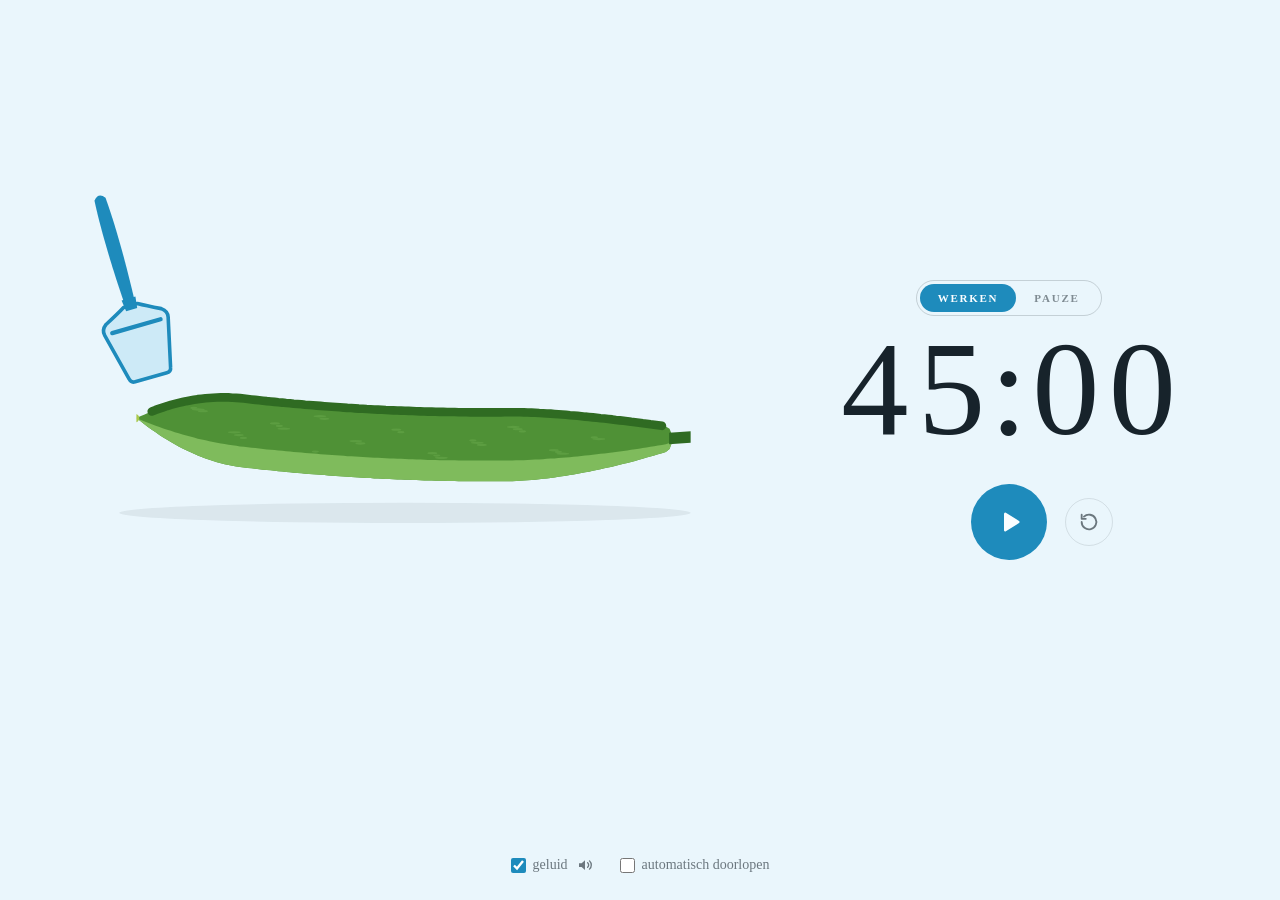
==== komkommer/index.html @ 6dec5dda "Komkommer: grote komkommer op laptopscherm Co-Authored-By: Claude Opus 5.5 <noreply@anthropic.com> C" ====
<!doctype html>
<html lang="nl">
<head>
<meta charset="utf-8">
<meta name="viewport" content="width=device-width, initial-scale=1">
<title>Komkommer</title>
<meta name="description" content="Een studietimer met een komkommer: 45 minuten werken, 15 minuten pauze.">
<link rel="icon" href="icon.svg" type="image/svg+xml">
<style>
  :root {
    --ink: #17232b;
    --paper: #eaf6fc;
    --pale: #cdeaf7;
    --mid: #96d3ee;
    --blue: #1e8bbc;
    --white: #fafdff;
    --line: #17232b2e;
    --green: #4f9a3c;
    --green-pale: #d7efc9;
    --font-schoolbook: "Century Schoolbook", "Century Schoolbook L", "New Century Schoolbook", "TeX Gyre Schola", Georgia, serif;
  }

  * { box-sizing: border-box; }

  html, body { margin: 0; }

  body {
    background: var(--paper);
    color: var(--ink);
    font-family: var(--font-schoolbook);
    min-height: 100vh;
    display: flex;
    flex-direction: column;
    -webkit-font-smoothing: antialiased;
    transition: background-color .6s ease;
  }

  body.pauze { background: #eef8e8; }

  main {
    flex: 1;
    display: flex;
    flex-direction: column;
    align-items: center;
    justify-content: center;
    text-align: center;
    padding: 24px 16px 8px;
  }

  .wissel {
    display: inline-flex;
    padding: 3px;
    margin-top: 4px;
    border: 1px solid var(--line);
    border-radius: 999px;
  }
  .wissel button {
    font: inherit;
    font-size: 11px;
    font-weight: 700;
    text-transform: uppercase;
    letter-spacing: .16em;
    padding: 8px 18px;
    border: 0;
    border-radius: 999px;
    background: none;
    color: var(--ink);
    opacity: .5;
    cursor: pointer;
    transition: background-color .3s, color .3s, opacity .3s;
  }
  .wissel button:hover { opacity: .8; }
  .wissel button[aria-pressed="true"] { opacity: 1; background: var(--blue); color: var(--white); }
  body.pauze .wissel button[aria-pressed="true"] { background: var(--green); }
  .wissel button:focus-visible { outline: 2px solid var(--blue); outline-offset: 2px; }

  .time {
    font-size: clamp(88px, 17vw, 168px);
    line-height: 1;
    margin: 6px 0 28px;
    white-space: nowrap;
  }
  /* Elk cijfer een vast vakje: de cijfers van dit lettertype verschillen in breedte,
     waardoor de klok anders bij elke seconde heen en weer schuift. */
  .time span { display: inline-block; width: .57em; text-align: center; }
  .time .dp { width: .28em; }

  .bediening {
    display: grid;
    grid-template-columns: 48px 76px 48px;
    gap: 18px;
    align-items: center;
  }
  .rond {
    display: grid;
    place-items: center;
    border-radius: 50%;
    cursor: pointer;
    padding: 0;
    transition: background-color .2s, opacity .2s;
  }
  .hoofd {
    grid-column: 2;
    width: 76px;
    height: 76px;
    border: 0;
    background: var(--blue);
    color: var(--white);
  }
  .hoofd:hover { background: #17739c; }
  body.pauze .hoofd { background: var(--green); }
  body.pauze .hoofd:hover { background: #3f7f2f; }
  .hoofd .i-pauzeer { display: none; }
  body.running .hoofd .i-start { display: none; }
  body.running .hoofd .i-pauzeer { display: block; }
  .terug {
    width: 48px;
    height: 48px;
    border: 1px solid var(--line);
    background: none;
    color: var(--ink);
    opacity: .6;
  }
  .terug:hover { opacity: 1; }

  .rond:focus-visible, .toggle input:focus-visible {
    outline: 2px solid var(--blue);
    outline-offset: 3px;
  }

  .illustration {
    display: flex;
    justify-content: center;
    margin-bottom: clamp(20px, 6vh, 56px);
  }
  .illustration svg {
    width: min(500px, 100%);
    height: auto;
    overflow: visible;
  }
  #schaaf { transform: translate(0px, -64px) rotate(-16deg); }
  #schaaf-pos { transition: opacity .5s; }
  body.pauze #schaaf-pos { opacity: 0; }
  body.running:not(.pauze) .kk-dobber { animation: dobber 3s ease-in-out infinite; }
  body.running:not(.pauze) .schaaf-zweef { animation: zweef 2.4s ease-in-out infinite; }
  @keyframes dobber { 50% { transform: translateY(-4px); } }
  @keyframes zweef { 50% { transform: translateY(-7px); } }
  #stapel > g { transition: opacity .4s; }

  .onder {
    display: flex;
    flex-wrap: wrap;
    justify-content: center;
    align-items: center;
    gap: 6px 22px;
    padding: 16px 16px 22px;
    font-size: 14px;
    color: color-mix(in srgb, var(--ink) 60%, transparent);
  }
  .groep { display: flex; align-items: center; gap: 4px; }
  .icoon {
    display: inline-flex;
    padding: 4px;
    background: none;
    border: 0;
    color: inherit;
    cursor: pointer;
    border-radius: 50%;
  }
  .icoon:hover { color: var(--ink); }
  .icoon:focus-visible { outline: 2px solid var(--blue); outline-offset: 1px; }

  .melding {
    position: relative;
    margin: 0;
    padding: 11px 48px;
    border-bottom: 1px solid var(--line);
    background: var(--white);
    font-size: 14px;
    line-height: 1.45;
    text-align: center;
  }
  .melding[hidden] { display: none; }
  .melding .sluit {
    position: absolute;
    top: 50%;
    right: 8px;
    transform: translateY(-50%);
    width: 36px;
    height: 36px;
    font: inherit;
    font-size: 22px;
    line-height: 1;
    background: none;
    border: 0;
    color: var(--ink);
    opacity: .5;
    cursor: pointer;
  }
  .toggle {
    display: flex;
    gap: 7px;
    align-items: center;
    cursor: pointer;
  }
  .toggle input { accent-color: var(--blue); width: 15px; height: 15px; margin: 0; }

  @media (max-width: 760px) {
    .illustration svg { width: min(340px, 92%); }
  }

  /* Liggend laptopscherm: komkommer groot links, klok rechts. */
  @media (min-width: 1000px) and (min-aspect-ratio: 5/4) {
    main {
      display: grid;
      grid-template-columns: minmax(0, 1.6fr) minmax(0, 1fr);
      grid-template-rows: 1fr auto auto auto 1fr;
      column-gap: 48px;
      justify-items: center;
      width: min(1800px, 100%);
      margin: 0 auto;
      padding: 24px 56px;
    }
    .illustration { grid-row: 1 / -1; margin: 0; width: 100%; }
    .illustration svg { width: min(100%, calc((100vh - 120px) * 480 / 340)); }
    .wissel { grid-row: 2; }
    .time { grid-row: 3; font-size: clamp(96px, 10.5vw, 200px); }
    .bediening { grid-row: 4; }
  }

  @media (prefers-reduced-motion: reduce) {
    .kk-dobber, .schaaf-zweef { animation: none !important; }
  }
</style>
</head>
<body>
  <div class="melding" id="iosmelding" role="note" hidden>
    Op een iPhone klinkt het belletje alleen als deze pagina open en in beeld blijft (het scherm blijft vanzelf aan) en je iPhone niet op stil staat.
    <button type="button" class="sluit" id="iosmelding-sluit" aria-label="Melding sluiten">×</button>
  </div>

  <main>
    <div class="illustration" aria-hidden="true">
          <svg viewBox="0 -10 480 340" xmlns="http://www.w3.org/2000/svg">
            <defs>
              <clipPath id="kk-rest"><rect id="kk-rest-rect" x="0" y="0" width="520" height="400"/></clipPath>
            </defs>
            <!-- schaduw -->
            <ellipse id="kk-schaduw" cx="243" cy="226" rx="197" ry="7" fill="#17232b" opacity=".07"/>
            <g id="stapel"></g>
            <g id="kk-wrap">
              <g class="kk-dobber">
                <g id="kk" clip-path="url(#kk-rest)">
                  <!-- de vorm wordt in het script uit een dikteprofiel berekend -->
                  <path id="kk-donker" fill="#4f9136"/>
                  <path id="kk-licht" fill="#7fbb5c"/>
                  <g id="kk-ribbels" fill="#62a346" opacity=".7"></g>
                  <path id="kk-dak" fill="none" stroke="#2f6b22" stroke-width="6" stroke-linecap="round" stroke-linejoin="round"/>
                  <circle id="kk-nopje" r="3" fill="#a9c94b"/>
                  <path id="kk-steel" fill="#2f6b22"/>
                </g>
                <g id="snijvlak"></g>
              </g>
            </g>
            <!-- kaasschaaf -->
            <g id="schaaf-pos" transform="translate(70 172)">
              <g class="schaaf-zweef">
                <g id="schaaf">
                  <!-- steel, met de gleuf vlak onder de hals en het blad dat naar het eind smaller wordt -->
                  <path d="M-3.5 -14 C-5 -40 -5.5 -70 -4 -92 Q0 -97 4 -92 C5.5 -70 5 -40 3.5 -14 Z" fill="#1e8bbc"/>
                  <path d="M-11.5 37 H11.5 Q14.5 37 15 34 L23 0 Q24 -4 20 -7 Q10 -12 5 -15 H-5 Q-10 -12 -20 -7 Q-24 -4 -23 0 L-15 34 Q-14.5 37 -11.5 37 Z" fill="#cdeaf7" stroke="#1e8bbc" stroke-width="2.5" stroke-linejoin="round"/>
                  <path d="M-5 -20 H5 L4 -12 H-4 Z" fill="#1e8bbc"/>
                  <rect x="-19" y="-1.5" width="38" height="3" rx="1.5" fill="#1e8bbc"/>
                </g>
              </g>
            </g>
            <g id="vallers"></g>
          </svg>
    </div>
    <div class="wissel" role="group" aria-label="Werken of pauze">
      <button type="button" data-phase="werk" aria-pressed="true">werken</button>
      <button type="button" data-phase="pauze" aria-pressed="false">pauze</button>
    </div>
    <div class="time" id="time" aria-live="off"><span>4</span><span>5</span><span class="dp">:</span><span>0</span><span>0</span></div>
    <div class="bediening">
      <button type="button" class="rond hoofd" id="start" aria-label="Start" title="Start">
        <svg class="i-start" width="30" height="30" viewBox="0 0 24 24" aria-hidden="true"><path d="M8 5.5v13a1 1 0 0 0 1.5.86l10.5-6.5a1 1 0 0 0 0-1.72L9.5 4.64A1 1 0 0 0 8 5.5z" fill="currentColor"/></svg>
        <svg class="i-pauzeer" width="28" height="28" viewBox="0 0 24 24" aria-hidden="true"><rect x="6" y="5" width="4.5" height="14" rx="1.2" fill="currentColor"/><rect x="13.5" y="5" width="4.5" height="14" rx="1.2" fill="currentColor"/></svg>
      </button>
      <button type="button" class="rond terug" id="reset" aria-label="Opnieuw" title="Opnieuw">
        <svg width="22" height="22" viewBox="0 0 24 24" fill="none" stroke="currentColor" stroke-width="2" stroke-linecap="round" stroke-linejoin="round" aria-hidden="true"><path d="M4 12a8 8 0 1 0 2.5-5.8"/><path d="M4 4v4.5h4.5"/></svg>
      </button>
    </div>
  </main>

  <footer class="onder">
    <span class="groep">
      <label class="toggle"><input type="checkbox" id="sound" checked><span>geluid</span></label>
      <button type="button" class="icoon" id="testgeluid" aria-label="Geluid proberen" title="Geluid proberen">
        <svg width="18" height="18" viewBox="0 0 24 24" fill="none" stroke="currentColor" stroke-width="1.8" stroke-linecap="round" stroke-linejoin="round" aria-hidden="true">
          <path d="M4 9.5h3.5L12 5.5v13l-4.5-4H4z" fill="currentColor" stroke="none"/>
          <path d="M15.5 9a4 4 0 0 1 0 6"/>
          <path d="M18 6.5a7.5 7.5 0 0 1 0 11"/>
        </svg>
      </button>
    </span>
    <label class="toggle" title="Na het werken start de pauze vanzelf, en na de pauze weer het werken"><input type="checkbox" id="auto"><span>automatisch doorlopen</span></label>
  </footer>

<script>
  // ?tempo=30 laat de tijd 30 keer zo snel lopen, handig om te testen.
  const TEMPO = Math.max(1, Number(new URLSearchParams(location.search).get('tempo')) || 1);
  const MINUUT = 60 / TEMPO;
  const DUUR = { werk: 45 * MINUUT, pauze: 15 * MINUUT };

  const $ = (id) => document.getElementById(id);
  const els = {
    time: $('time'),
    start: $('start'), reset: $('reset'),
    sound: $('sound'), auto: $('auto')
  };

  let fase = 'werk';
  let resterend = DUUR.werk;   // seconden, als de timer stilstaat
  let eindtijd = null;         // ms-tijdstempel, als de timer loopt
  let tikker = null;
  let audio = null;

  function opslagLezen(sleutel, standaard) {
    try { const v = localStorage.getItem(sleutel); return v === null ? standaard : JSON.parse(v); }
    catch { return standaard; }
  }
  function opslagSchrijven(sleutel, waarde) {
    try { localStorage.setItem(sleutel, JSON.stringify(waarde)); } catch {}
  }


  function formatteer(s) {
    s = Math.max(0, Math.ceil(s));
    return String(Math.floor(s / 60)).padStart(2, '0') + ':' + String(s % 60).padStart(2, '0');
  }

  function over() {
    return eindtijd ? (eindtijd - Date.now()) / 1000 : resterend;
  }

  // De komkommer: 45 plakjes, één per werkminuut.
  const NS = 'http://www.w3.org/2000/svg';
  const KK = { x0: 56, x1: 430, r: 24, cy: 160, krom: 20, n: 45 };
  const SCHIJF = 22;   // straal van een plakje op het bordje
  const STAP = (KK.x1 - KK.x0) / KK.n;
  const rustig = matchMedia('(prefers-reduced-motion: reduce)').matches;
  const svg = {
    wrap: $('kk-wrap'), kk: $('kk'), rest: $('kk-rest-rect'), snijvlak: $('snijvlak'),
    schaduw: $('kk-schaduw'), schaafPos: $('schaaf-pos'), schaaf: $('schaaf'),
    stapel: $('stapel'), vallers: $('vallers')
  };
  let gesneden = 0;     // plakjes van de huidige komkommer af
  let stapel = 0;       // plakjes op het bordje
  let pauzeStart = 0;   // plakjes op het bordje aan het begin van de pauze
  let lopend = [];
  let wachters = [];

  function snijX(n) { return KK.x0 + n * STAP; }

  // Halve hoogte van de komkommer op plek x (de uiteinden zijn rond).
  // Kaskomkommer: links de puntige bloemkant, rechts de smallere steelkant, licht krom.
  function straal(x) {
    const t = Math.min(1, Math.max(0, (x - KK.x0) / (KK.x1 - KK.x0)));
    if (t < 0.2) return KK.r * (1 - Math.pow(1 - t / 0.2, 2));
    if (t < 0.7) return KK.r;
    // Steelkant: loopt geleidelijk taps toe naar een smalle hals waar het steeltje aan zit.
    let r = KK.r * (1 - 0.68 * Math.pow((t - 0.7) / 0.3, 1.6));
    if (t > 0.985) r *= Math.sqrt(Math.max(0, 1 - Math.pow((t - 0.985) / 0.015, 2)));
    return r;
  }

  function midden(x) {
    // Diepste punt richting de steelkant, zodat ook de bovenrand daar naar de hals afloopt.
    const u = ((x - KK.x0) / (KK.x1 - KK.x0) - 0.65) / 0.65;
    return KK.cy + KK.krom * (1 - u * u);
  }

  function hoogte(x) { return Math.max(4, straal(x)); }

  function lijn(punten) {
    return punten.map((p, i) => (i ? 'L' : 'M') + p[0].toFixed(1) + ' ' + p[1].toFixed(1)).join(' ');
  }

  function bouwKomkommer() {
    const N = 140, xs = [];
    for (let i = 0; i <= N; i++) xs.push(KK.x0 + (KK.x1 - KK.x0) * i / N);
    const boven = xs.map(x => [x, midden(x) - straal(x)]);
    const onder = xs.map(x => [x, midden(x) + straal(x)]);
    const binnen = xs.map(x => [x, midden(x) + 0.4 * straal(x)]);
    $('kk-donker').setAttribute('d', lijn(boven.concat(onder.slice().reverse())) + ' Z');
    $('kk-licht').setAttribute('d', lijn(onder.concat(binnen.slice().reverse())) + ' Z');
    $('kk-dak').setAttribute('d', lijn(boven.filter(p => p[0] > KK.x0 + 10 && p[0] < KK.x1 - 6)));
    // Ribbeltjes: korte streepjes die de kromming volgen.
    let ribbels = '';
    for (let i = 0; i < 30; i++) {
      const x = KK.x0 + 40 + ((i * 53) % 97) / 97 * (KK.x1 - KK.x0 - 70);
      const v = ((i * 31) % 17) / 17 * 1.1 - 0.7;
      ribbels += `<ellipse cx="${x.toFixed(1)}" cy="${(midden(x) + v * straal(x)).toFixed(1)}" rx="${(2.5 + (i % 3)).toFixed(1)}" ry=".8"/>`;
    }
    $('kk-ribbels').innerHTML = ribbels;
    const nop = $('kk-nopje');
    nop.setAttribute('cx', KK.x0 - 1);
    nop.setAttribute('cy', midden(KK.x0));
    const sy = midden(KK.x1);
    $('kk-steel').setAttribute('d', `M${KK.x1 - 3} ${sy - 4} L${KK.x1 + 12} ${sy - 5} L${KK.x1 + 12} ${sy + 3} L${KK.x1 - 3} ${sy + 4} Z`);
  }

  function maakPlakje() {
    const g = document.createElementNS(NS, 'g');
    g.innerHTML = '<ellipse rx="22" ry="6" fill="#2f6b22"/>' +
      '<ellipse cy="-1" rx="19.5" ry="4.6" fill="#eef8e2"/>' +
      '<ellipse cy="-1" rx="10" ry="2.3" fill="#d3ecbc"/>';
    return g;
  }

  function stapelPlek(i) {
    return [120 + ((i * 37) % 11 - 5) * 1.3, 296 - i * 1.8];
  }

  for (let i = 0; i < KK.n; i++) {
    const p = maakPlakje();
    const [x, y] = stapelPlek(i);
    p.setAttribute('transform', `translate(${x} ${y})`);
    p.style.opacity = 0;
    svg.stapel.append(p);
  }
  svg.snijvlak.append(maakPlakje());

  function zetKomkommer(n) {
    const x = snijX(n);
    const op = n >= KK.n;
    svg.rest.setAttribute('x', x);
    svg.kk.style.visibility = op ? 'hidden' : '';
    svg.snijvlak.style.visibility = n > 0 && !op ? '' : 'hidden';
    svg.snijvlak.setAttribute('transform', `translate(${x} ${midden(x)}) rotate(90) scale(${hoogte(x) / SCHIJF})`);
    svg.schaduw.style.visibility = op ? 'hidden' : '';
    svg.schaduw.setAttribute('cx', (x + KK.x1) / 2);
    svg.schaduw.setAttribute('rx', (KK.x1 - x) / 2 + 12);
    svg.schaafPos.setAttribute('transform', `translate(${x} ${midden(x)})`);
  }

  function zetStapel(k) {
    stapel = k;
    [...svg.stapel.children].forEach((p, i) => { p.style.opacity = i < k ? 1 : 0; });
  }

  function stopAnimaties() {
    lopend.forEach(a => a.cancel());
    wachters.forEach(clearTimeout);
    lopend = [];
    wachters = [];
    svg.vallers.replaceChildren();
  }

  // Eén haal van de kaasschaaf als vloeiende kromme: links langs het snijvlak omlaag,
  // in een boog onder de komkommer door en dan met de steel voorop omhoog.
  // Eén versnelling en afremming over de hele baan, zodat hij nergens stokt.
  const HAAL = (() => {
    const P = [[0, -64], [-26, -52], [-46, -18], [-46, 26], [-30, 56], [-6, 60], [0, 36], [0, 0], [0, -36], [0, -64]];
    const cr = (a, b, c, d, t) => [0, 1].map(k => 0.5 * (2 * b[k] + (c[k] - a[k]) * t +
      (2 * a[k] - 5 * b[k] + 4 * c[k] - d[k]) * t * t + (3 * b[k] - a[k] - 3 * c[k] + d[k]) * t * t * t));
    const punten = [];
    for (let i = 0; i < P.length - 1; i++) {
      const a = P[Math.max(0, i - 1)], d = P[Math.min(P.length - 1, i + 2)];
      for (let k = 0; k < 24; k++) punten.push(cr(a, P[i], P[i + 1], d, k / 24));
    }
    punten.push(P[P.length - 1]);
    // Afgelegde afstand per punt, zodat de snelheid langs de baan gelijkmatig is.
    const lengte = [0];
    for (let i = 1; i < punten.length; i++) {
      lengte.push(lengte[i - 1] + Math.hypot(punten[i][0] - punten[i - 1][0], punten[i][1] - punten[i - 1][1]));
    }
    const totaal = lengte[lengte.length - 1];
    const op = (s) => {
      const d = s * totaal;
      let j = 1;
      while (j < lengte.length - 1 && lengte[j] < d) j++;
      const f = (d - lengte[j - 1]) / ((lengte[j] - lengte[j - 1]) || 1);
      return [0, 1].map(k => punten[j - 1][k] + f * (punten[j][k] - punten[j - 1][k]));
    };
    const zacht = (u) => 0.5 - 0.5 * Math.cos(Math.PI * u);
    const stappen = [];
    for (let i = 0; i <= 72; i++) {
      const s = zacht(i / 72);
      const [x, y] = op(s);
      const r = -16 + 12 * Math.sin(Math.PI * s);
      stappen.push({ x, y, r, s });
    }
    // Het moment waarop de gleuf op de terugweg omhoog het midden passeert.
    let snij = 0.7;
    for (let i = 1; i <= 1000; i++) {
      const s0 = zacht((i - 1) / 1000), s1 = zacht(i / 1000);
      if (s1 > 0.6 && op(s0)[1] > 0 && op(s1)[1] <= 0) { snij = i / 1000; break; }
    }
    // De schaaf rust boven het vorige plakje en schuift tijdens het omlaag gaan
    // geleidelijk op naar het nieuwe, zodat hij bij de start niet verspringt.
    const frames = (dx, dy) => stappen.map(({ x, y, r, s }) => {
      const v = Math.min(1, s / 0.4);
      const rest = 1 - v * v * (3 - 2 * v);
      return { transform: `translate(${(x + dx * rest).toFixed(2)}px, ${(y + dy * rest).toFixed(2)}px) rotate(${r.toFixed(2)}deg)` };
    });
    // Normaal 2,4 s; bij een versnelde test korter, zodat een haal nooit over de volgende heen valt.
    return { frames, snij, duur: Math.min(2400, MINUUT * 1000 * 0.85) };
  })();

  function schaafAf(n) {
    const oud = snijX(gesneden), nieuw = snijX(n);
    const plek = n - 1;
    gesneden = n;
    svg.schaafPos.setAttribute('transform', `translate(${nieuw} ${midden(nieuw)})`);
    lopend.push(svg.schaaf.animate(HAAL.frames(oud - nieuw, midden(oud) - midden(nieuw)), { duration: HAAL.duur }));

    // Halverwege de haal valt het plakje eraf en tuimelt naar het bordje.
    wachters.push(setTimeout(() => {
      zetKomkommer(n);
      const mx = (oud + nieuw) / 2, my = midden(mx);
      const [px, py] = stapelPlek(plek);
      const p = maakPlakje();
      svg.vallers.append(p);
      const val = p.animate([
        { transform: `translate(${mx}px, ${my}px) rotate(90deg) scale(${hoogte(mx) / SCHIJF})` },
        { transform: `translate(${mx - 16}px, ${my - 34}px) rotate(-40deg) scale(.95)`, offset: .25 },
        { transform: `translate(${px}px, ${py}px) rotate(-360deg) scale(1)` }
      ], { duration: 1100, easing: 'cubic-bezier(.3, 0, .8, .6)' });
      lopend.push(val);
      val.onfinish = () => { p.remove(); zetStapel(Math.max(stapel, plek + 1)); };
    }, HAAL.duur * HAAL.snij));
  }

  function nieuweKomkommer(animeer) {
    stopAnimaties();
    const hadIets = gesneden > 0;
    gesneden = 0;
    zetKomkommer(0);
    zetStapel(0);
    if (animeer && hadIets && !rustig) {
      lopend.push(svg.wrap.animate(
        [{ transform: 'translate(480px, 0px)' }, { transform: 'translate(0px, 0px)' }],
        { duration: 900, easing: 'cubic-bezier(.2, .8, .2, 1)' }
      ));
    }
  }

  function syncKomkommer(s, animeer) {
    if (fase === 'werk') {
      const doel = Math.min(KK.n, Math.max(0, Math.floor((DUUR.werk - s) / MINUUT + 1e-6)));
      if (doel === gesneden) return;
      if (animeer && doel === gesneden + 1 && !document.hidden && !rustig) schaafAf(doel);
      else { stopAnimaties(); gesneden = doel; zetKomkommer(doel); zetStapel(doel); }
    } else {
      if (svg.vallers.childElementCount) return;
      const doel = Math.min(pauzeStart, Math.ceil(pauzeStart * s / DUUR.pauze - 1e-6));
      if (doel !== stapel) zetStapel(doel);
    }
  }

  function teken() {
    const s = over();
    syncKomkommer(s, !!eindtijd);
    const tijd = formatteer(s * TEMPO);
    [...tijd].forEach((ch, i) => {
      const vakje = els.time.children[i];
      if (vakje.textContent !== ch) vakje.textContent = ch;
    });
    document.title = (eindtijd ? tijd + ' · ' : '') + (fase === 'werk' ? 'Werken' : 'Pauze') + ' · Komkommer';
  }

  function zetFase(nieuw, animeer = true) {
    fase = nieuw;
    if (fase === 'werk') nieuweKomkommer(animeer);
    else pauzeStart = gesneden;
    document.body.classList.toggle('pauze', fase === 'pauze');
    document.querySelectorAll('.wissel button').forEach(b => b.setAttribute('aria-pressed', String(b.dataset.phase === fase)));
    resterend = DUUR[fase];
    teken();
    bewaar();
  }

  // De stand bewaren, zodat de timer doorloopt als de telefoon de pagina opnieuw laadt.
  function bewaar() {
    opslagSchrijven('komkommer-stand', { fase, eindtijd, resterend, pauzeStart });
  }

  function start() {
    zorgVoorAudio();
    eindtijd = Date.now() + resterend * 1000;
    loopAan();
    bewaar();
  }

  // De hoofdknop toont alleen een icoon; het label is voor schermlezers en de tooltip.
  function knop(label) {
    els.start.setAttribute('aria-label', label);
    els.start.title = label;
  }

  function loopAan() {
    document.body.classList.add('running');
    knop('Pauzeer');
    clearInterval(tikker);
    tikker = setInterval(tik, 250);
    houdSchermAan();
    teken();
  }

  function stop() {
    if (eindtijd) resterend = Math.max(0, over());
    eindtijd = null;
    clearInterval(tikker);
    document.body.classList.remove('running');
    laatSchermLos();
    knop(resterend < DUUR[fase] ? 'Verder' : 'Start');
    teken();
    bewaar();
  }

  function tik() {
    if (over() <= 0) klaar();
    else teken();
  }

  function klaar() {
    const was = fase;
    eindtijd = null;
    clearInterval(tikker);
    if (was === 'werk') syncKomkommer(0, true);
    alarm(was);
    zetFase(was === 'werk' ? 'pauze' : 'werk');
    if (els.auto.checked) start();
    else stop();
  }

  // Geluid: een klein belletje via Web Audio, geen bestanden nodig.
  function zorgVoorAudio() {
    if (!audio) {
      const AC = window.AudioContext || window.webkitAudioContext;
      if (AC) audio = new AC();
    }
    if (audio && audio.state === 'suspended') audio.resume();
  }

  function toon(freq, begin, duur) {
    const osc = audio.createOscillator();
    const gain = audio.createGain();
    osc.type = 'sine';
    osc.frequency.value = freq;
    gain.gain.setValueAtTime(0.0001, begin);
    gain.gain.exponentialRampToValueAtTime(0.35, begin + 0.02);
    gain.gain.exponentialRampToValueAtTime(0.0001, begin + duur);
    osc.connect(gain).connect(audio.destination);
    osc.start(begin);
    osc.stop(begin + duur + 0.05);
  }

  function belletje(was) {
    // Mag er (nog) geen geluid, dan klinkt het belletje bij de eerste tik op het scherm.
    if (!audio) {
      document.addEventListener('pointerdown', () => { zorgVoorAudio(); belletje(was); }, { once: true });
      return;
    }
    const speel = () => {
      const t = audio.currentTime + 0.05;
      // Werk klaar: vrolijk omhoog. Pauze klaar: terug naar beneden, aan het werk.
      const noten = was === 'werk' ? [660, 880, 1320] : [1320, 880, 660];
      for (let herhaal = 0; herhaal < 3; herhaal++) {
        noten.forEach((f, i) => toon(f, t + herhaal * 1.1 + i * 0.18, 0.6));
      }
    };
    // Een telefoon kan het geluid na een tijdje stil zetten; eerst weer wekken.
    let gespeeld = false;
    const eenmaal = () => { if (!gespeeld) { gespeeld = true; speel(); } };
    if (audio.state === 'running') return eenmaal();
    audio.resume().then(eenmaal, () => {});
    document.addEventListener('pointerdown', () => audio.resume().then(eenmaal, () => {}), { once: true });
  }

  // Scherm aan houden zolang de timer loopt: een slapende telefoon bevriest de pagina en mist het alarm.
  let schermslot = null;
  async function houdSchermAan() {
    if (!('wakeLock' in navigator) || schermslot || !eindtijd || document.hidden) return;
    try {
      schermslot = await navigator.wakeLock.request('screen');
      schermslot.addEventListener('release', () => { schermslot = null; });
    } catch {}
  }
  function laatSchermLos() {
    if (schermslot) schermslot.release().catch(() => {});
    schermslot = null;
  }

  function alarm(was) {
    if (els.sound.checked) belletje(was);
  }

  $('testgeluid').addEventListener('click', () => { zorgVoorAudio(); belletje('werk'); });
  els.start.addEventListener('click', () => (eindtijd ? stop() : start()));
  els.reset.addEventListener('click', () => { stop(); zetFase(fase); knop('Start'); });
  document.querySelectorAll('.wissel button').forEach(b => b.addEventListener('click', () => {
    if (b.dataset.phase === fase) return;
    stop();
    zetFase(b.dataset.phase);
    knop('Start');
  }));

  ['sound', 'auto'].forEach(k => els[k].addEventListener('change', () => opslagSchrijven('komkommer-' + k, els[k].checked)));

  // Spatiebalk start en pauzeert.
  document.addEventListener('keydown', (e) => {
    if (e.code === 'Space' && !['INPUT', 'BUTTON'].includes(document.activeElement.tagName)) {
      e.preventDefault();
      els.start.click();
    }
  });

  // Als het tabblad terugkomt uit de achtergrond, meteen bijwerken.
  document.addEventListener('visibilitychange', () => {
    if (!eindtijd) return;
    tik();
    houdSchermAan();
  });

  els.sound.checked = opslagLezen('komkommer-sound', true);
  els.auto.checked = opslagLezen('komkommer-auto', false);
  // Op een iPhone (elke browser daar is Safari onder de motorkap) legt iOS de pagina
  // op de achtergrond stil; dat zeggen we er bovenaan eerlijk bij.
  const IOS = /iPad|iPhone|iPod/.test(navigator.userAgent) ||
    (navigator.platform === 'MacIntel' && navigator.maxTouchPoints > 1);
  if (IOS && !opslagLezen('komkommer-iosmelding-weg', false)) $('iosmelding').hidden = false;
  $('iosmelding-sluit').addEventListener('click', () => {
    $('iosmelding').hidden = true;
    opslagSchrijven('komkommer-iosmelding-weg', true);
  });

  bouwKomkommer();
  zetKomkommer(0);
  herstel();

  function herstel() {
    const stand = opslagLezen('komkommer-stand', null);
    const vers = stand && DUUR[stand.fase] && !(stand.eindtijd && Date.now() - stand.eindtijd > 3600e3);
    if (!vers) return zetFase('werk', false);
    if (stand.fase === 'pauze') {
      gesneden = Math.min(KK.n, Math.max(0, stand.pauzeStart | 0));
      zetKomkommer(gesneden);
    }
    zetFase(stand.fase, false);
    resterend = Math.min(DUUR[fase], Math.max(0, Number(stand.resterend) || DUUR[fase]));
    if (stand.eindtijd) {
      eindtijd = stand.eindtijd;
      loopAan();
      tik();
    } else {
      knop(resterend < DUUR[fase] ? 'Verder' : 'Start');
      teken();
    }
    bewaar();
  }
</script>
</body>
</html>
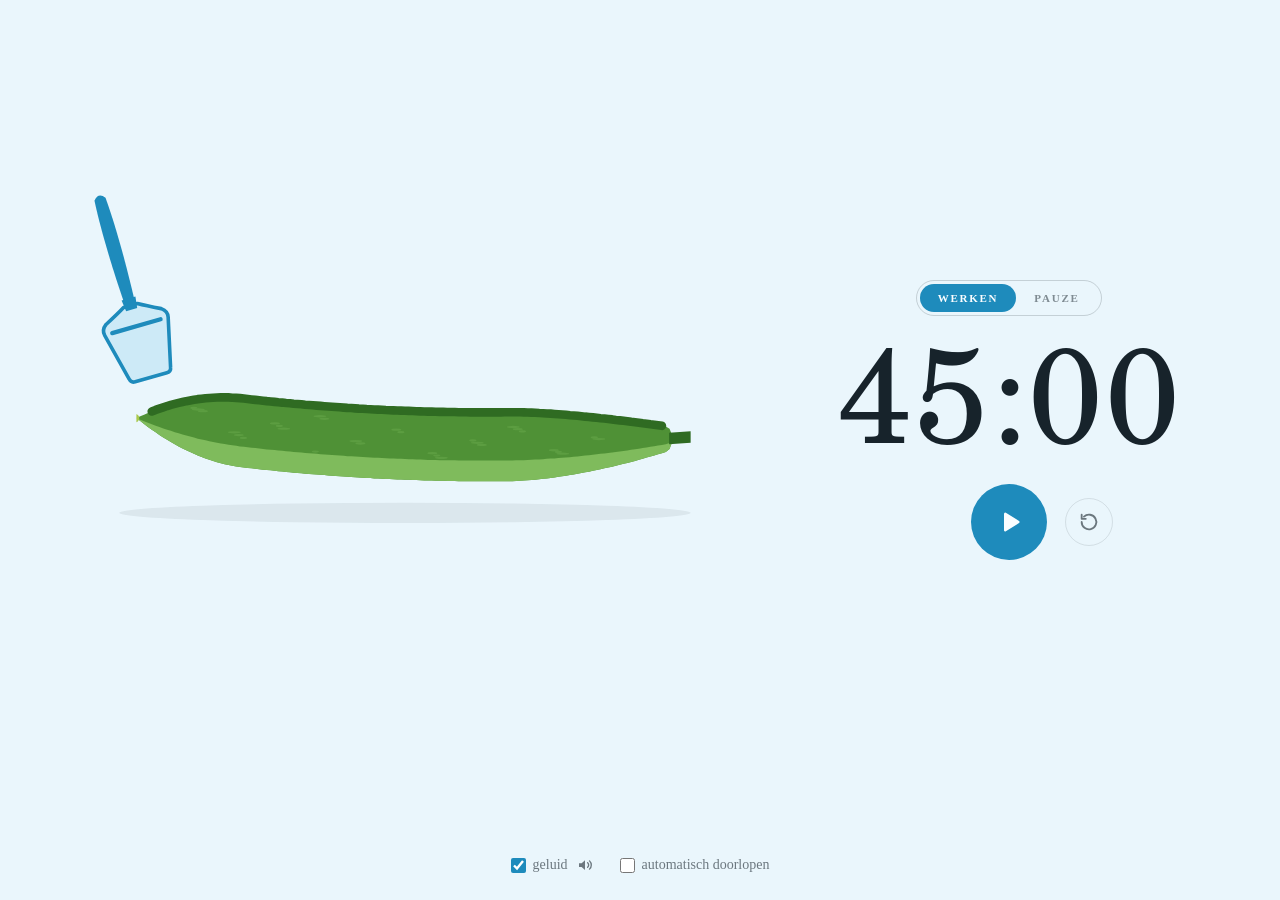
==== commit 247ed10d: "Komkommer: klok in rechte cijfers live, demo weg Co-Authored-By: Claude Opus 5.5 <noreply@anthropic." ====
--- a/komkommer/index.html
+++ b/komkommer/index.html
@@ -6,7 +6,15 @@
 <title>Komkommer</title>
 <meta name="description" content="Een studietimer met een komkommer: 45 minuten werken, 15 minuten pauze.">
 <link rel="icon" href="icon.svg" type="image/svg+xml">
+<link rel="preload" href="fonts/klokcijfers.woff2" as="font" type="font/woff2" crossorigin>
 <style>
+  /* Rechte, even hoge cijfers voor de klok: Century Schoolbook-kloon, alleen 0-9 en ':'. */
+  @font-face {
+    font-family: "Komkommer Klok";
+    src: url("fonts/klokcijfers.woff2") format("woff2");
+    font-display: block;
+  }
+
   :root {
     --ink: #17232b;
     --paper: #eaf6fc;
@@ -75,6 +83,7 @@
   .wissel button:focus-visible { outline: 2px solid var(--blue); outline-offset: 2px; }
 
   .time {
+    font-family: "Komkommer Klok", var(--font-schoolbook);
     font-size: clamp(88px, 17vw, 168px);
     line-height: 1;
     margin: 6px 0 28px;
@@ -238,6 +247,7 @@
     Op een iPhone klinkt het belletje alleen als deze pagina open en in beeld blijft (het scherm blijft vanzelf aan) en je iPhone niet op stil staat.
     <button type="button" class="sluit" id="iosmelding-sluit" aria-label="Melding sluiten">×</button>
   </div>
+  <div class="melding" id="geluidmelding" role="status" hidden>Tik ergens om het geluid weer aan te zetten.</div>
 
   <main>
     <div class="illustration" aria-hidden="true">
@@ -658,12 +668,35 @@
     osc.stop(begin + duur + 0.05);
   }
 
+  // Browsers laten een pagina pas geluid maken na een tik, klik of toets op die pagina.
+  // Elke eerste tik ontgrendelt het geluid, niet alleen de startknop.
+  const TIKKEN = ['pointerup', 'touchend', 'click', 'keydown'];
+  let naOntgrendelen = [];
+
+  function geluidKlaar() { return !!audio && audio.state === 'running'; }
+
+  function probeerOntgrendelen() {
+    zorgVoorAudio();
+    if (!audio) return;
+    audio.resume().then(() => { if (geluidKlaar()) ontgrendeld(); }, () => {});
+  }
+
+  function ontgrendeld() {
+    TIKKEN.forEach(e => document.removeEventListener(e, probeerOntgrendelen, true));
+    $('geluidmelding').hidden = true;
+    const wachtend = naOntgrendelen;
+    naOntgrendelen = [];
+    wachtend.forEach(f => f());
+  }
+
+  function wachtOpTik(f) {
+    if (f) naOntgrendelen.push(f);
+    TIKKEN.forEach(e => document.addEventListener(e, probeerOntgrendelen, true));
+  }
+
   function belletje(was) {
     // Mag er (nog) geen geluid, dan klinkt het belletje bij de eerste tik op het scherm.
-    if (!audio) {
-      document.addEventListener('pointerdown', () => { zorgVoorAudio(); belletje(was); }, { once: true });
-      return;
-    }
+    if (!audio) return wachtOpTik(() => belletje(was));
     const speel = () => {
       const t = audio.currentTime + 0.05;
       // Werk klaar: vrolijk omhoog. Pauze klaar: terug naar beneden, aan het werk.
@@ -675,9 +708,9 @@
     // Een telefoon kan het geluid na een tijdje stil zetten; eerst weer wekken.
     let gespeeld = false;
     const eenmaal = () => { if (!gespeeld) { gespeeld = true; speel(); } };
-    if (audio.state === 'running') return eenmaal();
-    audio.resume().then(eenmaal, () => {});
-    document.addEventListener('pointerdown', () => audio.resume().then(eenmaal, () => {}), { once: true });
+    if (geluidKlaar()) return eenmaal();
+    audio.resume().then(() => { if (geluidKlaar()) eenmaal(); }, () => {});
+    wachtOpTik(eenmaal);
   }
 
   // Scherm aan houden zolang de timer loopt: een slapende telefoon bevriest de pagina en mist het alarm.
@@ -737,6 +770,7 @@
     opslagSchrijven('komkommer-iosmelding-weg', true);
   });
 
+  wachtOpTik();
   bouwKomkommer();
   zetKomkommer(0);
   herstel();
@@ -754,6 +788,11 @@
     if (stand.eindtijd) {
       eindtijd = stand.eindtijd;
       loopAan();
+      // Na verversen zit het geluid weer op slot tot je ergens tikt; zeg dat erbij.
+      if (els.sound.checked) {
+        probeerOntgrendelen();
+        if (!geluidKlaar()) $('geluidmelding').hidden = false;
+      }
       tik();
     } else {
       knop(resterend < DUUR[fase] ? 'Verder' : 'Start');
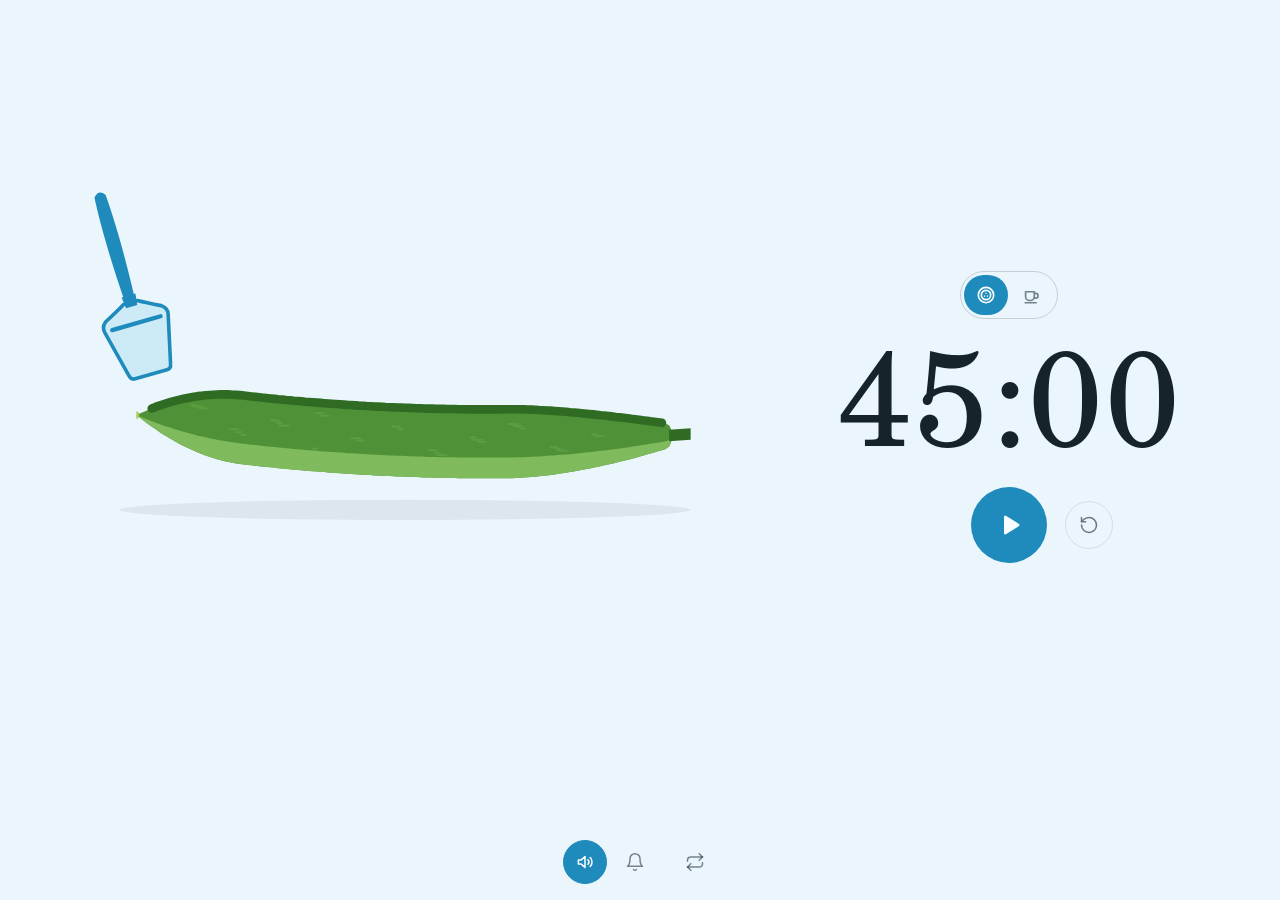
==== commit edda2db9: "Komkommer: tekstloze bediening, heet nu Kukumo (bron komkommer@9675453) - fasekeuze met komkommerpla" ====
--- a/komkommer/index.html
+++ b/komkommer/index.html
@@ -1,10 +1,10 @@
 <!doctype html>
-<html lang="nl">
+<html lang="en">
 <head>
 <meta charset="utf-8">
 <meta name="viewport" content="width=device-width, initial-scale=1">
-<title>Komkommer</title>
-<meta name="description" content="Een studietimer met een komkommer: 45 minuten werken, 15 minuten pauze.">
+<title>Kukumo</title>
+<meta name="description" content="A study timer with a cucumber: 45 minutes of work, then 15 minutes of break.">
 <link rel="icon" href="icon.svg" type="image/svg+xml">
 <link rel="preload" href="fonts/klokcijfers.woff2" as="font" type="font/woff2" crossorigin>
 <style>
@@ -57,23 +57,23 @@
 
   .wissel {
     display: inline-flex;
+    gap: 2px;
     padding: 3px;
     margin-top: 4px;
     border: 1px solid var(--line);
     border-radius: 999px;
   }
   .wissel button {
-    font: inherit;
-    font-size: 11px;
-    font-weight: 700;
-    text-transform: uppercase;
-    letter-spacing: .16em;
-    padding: 8px 18px;
+    display: grid;
+    place-items: center;
+    width: 44px;
+    height: 40px;
+    padding: 0;
     border: 0;
     border-radius: 999px;
     background: none;
     color: var(--ink);
-    opacity: .5;
+    opacity: .55;
     cursor: pointer;
     transition: background-color .3s, color .3s, opacity .3s;
   }
@@ -132,7 +132,7 @@
   }
   .terug:hover { opacity: 1; }
 
-  .rond:focus-visible, .toggle input:focus-visible {
+  .rond:focus-visible, .knop:focus-visible, .schakel input:focus-visible + .knop {
     outline: 2px solid var(--blue);
     outline-offset: 3px;
   }
@@ -161,23 +161,53 @@
     flex-wrap: wrap;
     justify-content: center;
     align-items: center;
-    gap: 6px 22px;
-    padding: 16px 16px 22px;
-    font-size: 14px;
-    color: color-mix(in srgb, var(--ink) 60%, transparent);
-  }
-  .groep { display: flex; align-items: center; gap: 4px; }
-  .icoon {
-    display: inline-flex;
-    padding: 4px;
+    gap: 8px 16px;
+    padding: 10px 16px 16px;
+  }
+  .groep { display: flex; align-items: center; gap: 6px; }
+  .schakel { display: inline-flex; cursor: pointer; }
+  .knop {
+    display: grid;
+    place-items: center;
+    width: 44px;
+    height: 44px;
+    padding: 0;
+    border: 1px solid transparent;
+    border-radius: 50%;
     background: none;
+    color: color-mix(in srgb, var(--ink) 55%, transparent);
+    cursor: pointer;
+    transition: background-color .2s, color .2s;
+  }
+  .knop:hover {
+    color: var(--ink);
+    background: color-mix(in srgb, var(--ink) 7%, transparent);
+  }
+  .schakel input:checked + .knop {
+    background: var(--blue);
+    border-color: var(--blue);
+    color: var(--white);
+  }
+  .schakel input:checked + .knop:hover { background: #17739c; }
+  body.pauze .schakel input:checked + .knop {
+    background: var(--green);
+    border-color: var(--green);
+  }
+  body.pauze .schakel input:checked + .knop:hover { background: #3f7f2f; }
+  /* Geluid: golven als het aanstaat, een kruis als het uitstaat. */
+  .schakel input:not(:checked) + .knop .i-geluid-aan { display: none; }
+  .schakel input:checked + .knop .i-geluid-uit { display: none; }
+  .sr-only {
+    position: absolute;
+    width: 1px;
+    height: 1px;
+    margin: -1px;
+    padding: 0;
+    overflow: hidden;
+    clip-path: inset(50%);
+    white-space: nowrap;
     border: 0;
-    color: inherit;
-    cursor: pointer;
-    border-radius: 50%;
-  }
-  .icoon:hover { color: var(--ink); }
-  .icoon:focus-visible { outline: 2px solid var(--blue); outline-offset: 1px; }
+  }
 
   .melding {
     position: relative;
@@ -206,13 +236,6 @@
     opacity: .5;
     cursor: pointer;
   }
-  .toggle {
-    display: flex;
-    gap: 7px;
-    align-items: center;
-    cursor: pointer;
-  }
-  .toggle input { accent-color: var(--blue); width: 15px; height: 15px; margin: 0; }
 
   @media (max-width: 760px) {
     .illustration svg { width: min(340px, 92%); }
@@ -244,10 +267,10 @@
 </head>
 <body>
   <div class="melding" id="iosmelding" role="note" hidden>
-    Op een iPhone klinkt het belletje alleen als deze pagina open en in beeld blijft (het scherm blijft vanzelf aan) en je iPhone niet op stil staat.
-    <button type="button" class="sluit" id="iosmelding-sluit" aria-label="Melding sluiten">×</button>
+    On an iPhone, the bell only sounds while this page is open and on screen (the screen stays on) and your iPhone is not on silent.
+    <button type="button" class="sluit" id="iosmelding-sluit" aria-label="Close message">×</button>
   </div>
-  <div class="melding" id="geluidmelding" role="status" hidden>Tik ergens om het geluid weer aan te zetten.</div>
+  <div class="melding" id="geluidmelding" role="status" hidden>Tap anywhere to turn the sound back on.</div>
 
   <main>
     <div class="illustration" aria-hidden="true">
@@ -287,34 +310,73 @@
             <g id="vallers"></g>
           </svg>
     </div>
-    <div class="wissel" role="group" aria-label="Werken of pauze">
-      <button type="button" data-phase="werk" aria-pressed="true">werken</button>
-      <button type="button" data-phase="pauze" aria-pressed="false">pauze</button>
+    <div class="wissel" role="group" aria-label="Work or break">
+      <button type="button" data-phase="werk" aria-pressed="true" aria-label="Work">
+        <svg width="22" height="22" viewBox="0 0 24 24" fill="none" stroke="currentColor" stroke-width="1.8" stroke-linecap="round" stroke-linejoin="round" aria-hidden="true">
+          <circle cx="12" cy="12" r="8.4"/>
+          <circle cx="12" cy="12" r="5.1"/>
+          <circle cx="12" cy="10.1" r=".85" fill="currentColor" stroke="none"/>
+          <circle cx="10.4" cy="13.2" r=".85" fill="currentColor" stroke="none"/>
+          <circle cx="13.6" cy="13.2" r=".85" fill="currentColor" stroke="none"/>
+        </svg>
+      </button>
+      <button type="button" data-phase="pauze" aria-pressed="false" aria-label="Break">
+        <svg width="22" height="22" viewBox="0 0 24 24" fill="none" stroke="currentColor" stroke-width="1.8" stroke-linecap="round" stroke-linejoin="round" aria-hidden="true">
+          <path d="M5 8.5h9.5v5a4.5 4.5 0 0 1-4.5 4.5h-.5A4.5 4.5 0 0 1 5 13.5z"/>
+          <path d="M14.5 10.2h1.5a2.6 2.6 0 0 1 0 5.2h-1.5"/>
+          <path d="M4.5 20.5h12"/>
+        </svg>
+      </button>
     </div>
     <div class="time" id="time" aria-live="off"><span>4</span><span>5</span><span class="dp">:</span><span>0</span><span>0</span></div>
     <div class="bediening">
-      <button type="button" class="rond hoofd" id="start" aria-label="Start" title="Start">
+      <button type="button" class="rond hoofd" id="start" aria-label="Start">
         <svg class="i-start" width="30" height="30" viewBox="0 0 24 24" aria-hidden="true"><path d="M8 5.5v13a1 1 0 0 0 1.5.86l10.5-6.5a1 1 0 0 0 0-1.72L9.5 4.64A1 1 0 0 0 8 5.5z" fill="currentColor"/></svg>
         <svg class="i-pauzeer" width="28" height="28" viewBox="0 0 24 24" aria-hidden="true"><rect x="6" y="5" width="4.5" height="14" rx="1.2" fill="currentColor"/><rect x="13.5" y="5" width="4.5" height="14" rx="1.2" fill="currentColor"/></svg>
       </button>
-      <button type="button" class="rond terug" id="reset" aria-label="Opnieuw" title="Opnieuw">
-        <svg width="22" height="22" viewBox="0 0 24 24" fill="none" stroke="currentColor" stroke-width="2" stroke-linecap="round" stroke-linejoin="round" aria-hidden="true"><path d="M4 12a8 8 0 1 0 2.5-5.8"/><path d="M4 4v4.5h4.5"/></svg>
+      <button type="button" class="rond terug" id="reset" aria-label="Restart">
+        <svg width="20" height="20" viewBox="0 0 24 24" fill="none" stroke="currentColor" stroke-width="1.8" stroke-linecap="round" stroke-linejoin="round" aria-hidden="true"><path d="M3 12a9 9 0 1 0 9-9 9.75 9.75 0 0 0-6.74 2.74L3 8"/><path d="M3 3v5h5"/></svg>
       </button>
     </div>
   </main>
 
   <footer class="onder">
     <span class="groep">
-      <label class="toggle"><input type="checkbox" id="sound" checked><span>geluid</span></label>
-      <button type="button" class="icoon" id="testgeluid" aria-label="Geluid proberen" title="Geluid proberen">
-        <svg width="18" height="18" viewBox="0 0 24 24" fill="none" stroke="currentColor" stroke-width="1.8" stroke-linecap="round" stroke-linejoin="round" aria-hidden="true">
-          <path d="M4 9.5h3.5L12 5.5v13l-4.5-4H4z" fill="currentColor" stroke="none"/>
-          <path d="M15.5 9a4 4 0 0 1 0 6"/>
-          <path d="M18 6.5a7.5 7.5 0 0 1 0 11"/>
+      <label class="schakel">
+        <input type="checkbox" id="sound" class="sr-only" checked>
+        <span class="knop">
+          <svg class="i-geluid-aan" width="20" height="20" viewBox="0 0 24 24" fill="none" stroke="currentColor" stroke-width="1.8" stroke-linecap="round" stroke-linejoin="round" aria-hidden="true">
+            <path d="M4 9.5h3.5L12 5.5v13l-4.5-4H4z"/>
+            <path d="M15.5 9.2a4 4 0 0 1 0 5.6"/>
+            <path d="M18.2 6.6a7.6 7.6 0 0 1 0 10.8"/>
+          </svg>
+          <svg class="i-geluid-uit" width="20" height="20" viewBox="0 0 24 24" fill="none" stroke="currentColor" stroke-width="1.8" stroke-linecap="round" stroke-linejoin="round" aria-hidden="true">
+            <path d="M4 9.5h3.5L12 5.5v13l-4.5-4H4z"/>
+            <path d="m16 9.5 4.5 5"/>
+            <path d="m20.5 9.5-4.5 5"/>
+          </svg>
+        </span>
+        <span class="sr-only">Sound</span>
+      </label>
+      <button type="button" class="knop" id="testgeluid" aria-label="Test sound">
+        <svg width="20" height="20" viewBox="0 0 24 24" fill="none" stroke="currentColor" stroke-width="1.8" stroke-linecap="round" stroke-linejoin="round" aria-hidden="true">
+          <path d="M6 8a6 6 0 0 1 12 0c0 7 3 9 3 9H3s3-2 3-9"/>
+          <path d="M10.3 21a1.94 1.94 0 0 0 3.4 0"/>
         </svg>
       </button>
     </span>
-    <label class="toggle" title="Na het werken start de pauze vanzelf, en na de pauze weer het werken"><input type="checkbox" id="auto"><span>automatisch doorlopen</span></label>
+    <label class="schakel">
+      <input type="checkbox" id="auto" class="sr-only">
+      <span class="knop">
+        <svg width="20" height="20" viewBox="0 0 24 24" fill="none" stroke="currentColor" stroke-width="1.8" stroke-linecap="round" stroke-linejoin="round" aria-hidden="true">
+          <path d="m17 2 4 4-4 4"/>
+          <path d="M3 11v-1a4 4 0 0 1 4-4h14"/>
+          <path d="m7 22-4-4 4-4"/>
+          <path d="M21 13v1a4 4 0 0 1-4 4H3"/>
+        </svg>
+      </span>
+      <span class="sr-only">Continue automatically</span>
+    </label>
   </footer>
 
 <script>
@@ -578,7 +640,7 @@
       const vakje = els.time.children[i];
       if (vakje.textContent !== ch) vakje.textContent = ch;
     });
-    document.title = (eindtijd ? tijd + ' · ' : '') + (fase === 'werk' ? 'Werken' : 'Pauze') + ' · Komkommer';
+    document.title = (eindtijd ? tijd + ' · ' : '') + 'Kukumo';
   }
 
   function zetFase(nieuw, animeer = true) {
@@ -604,15 +666,14 @@
     bewaar();
   }
 
-  // De hoofdknop toont alleen een icoon; het label is voor schermlezers en de tooltip.
+  // De hoofdknop toont alleen een icoon; het label is voor schermlezers.
   function knop(label) {
     els.start.setAttribute('aria-label', label);
-    els.start.title = label;
   }
 
   function loopAan() {
     document.body.classList.add('running');
-    knop('Pauzeer');
+    knop('Pause');
     clearInterval(tikker);
     tikker = setInterval(tik, 250);
     houdSchermAan();
@@ -625,7 +686,7 @@
     clearInterval(tikker);
     document.body.classList.remove('running');
     laatSchermLos();
-    knop(resterend < DUUR[fase] ? 'Verder' : 'Start');
+    knop(resterend < DUUR[fase] ? 'Resume' : 'Start');
     teken();
     bewaar();
   }
@@ -731,7 +792,8 @@
     if (els.sound.checked) belletje(was);
   }
 
-  $('testgeluid').addEventListener('click', () => { zorgVoorAudio(); belletje('werk'); });
+  // Proberen laat het belletje horen dat aan het eind van de huidige fase klinkt.
+  $('testgeluid').addEventListener('click', () => { zorgVoorAudio(); belletje(fase); });
   els.start.addEventListener('click', () => (eindtijd ? stop() : start()));
   els.reset.addEventListener('click', () => { stop(); zetFase(fase); knop('Start'); });
   document.querySelectorAll('.wissel button').forEach(b => b.addEventListener('click', () => {
@@ -795,7 +857,7 @@
       }
       tik();
     } else {
-      knop(resterend < DUUR[fase] ? 'Verder' : 'Start');
+      knop(resterend < DUUR[fase] ? 'Resume' : 'Start');
       teken();
     }
     bewaar();
